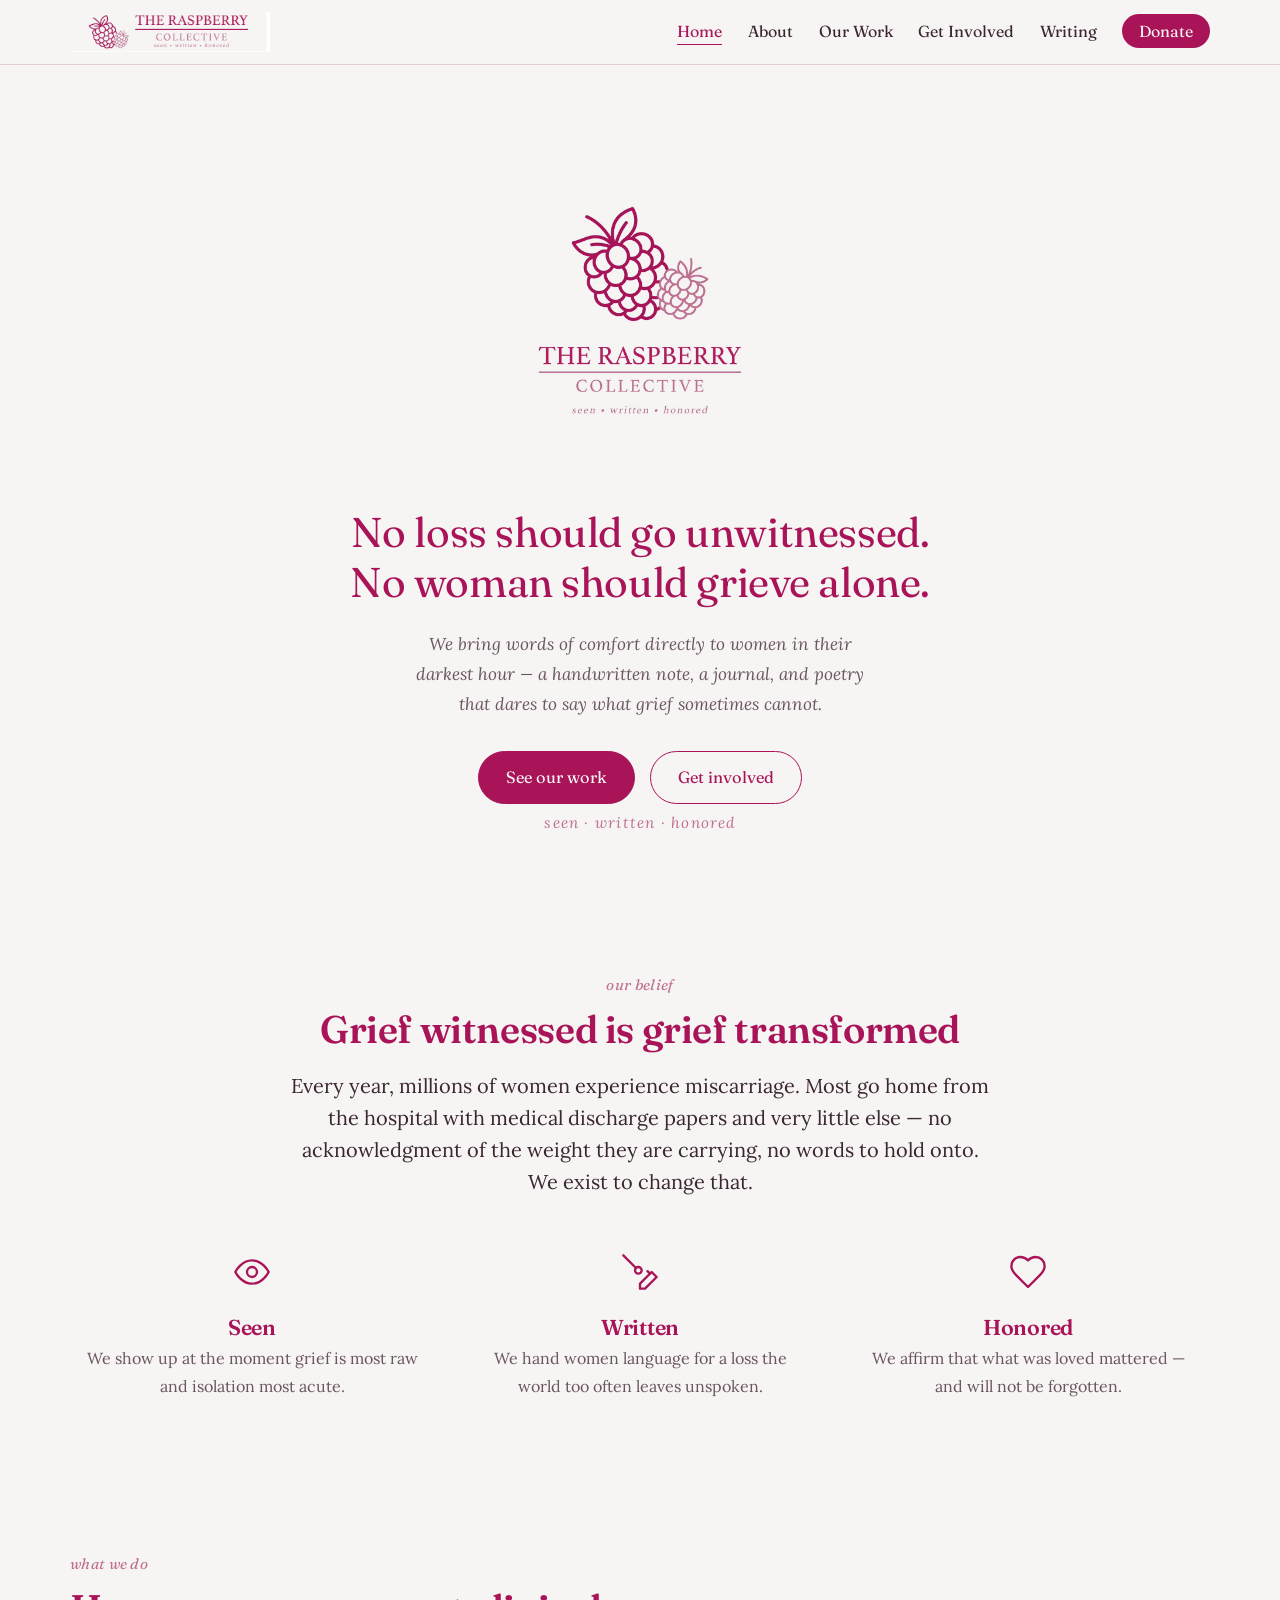
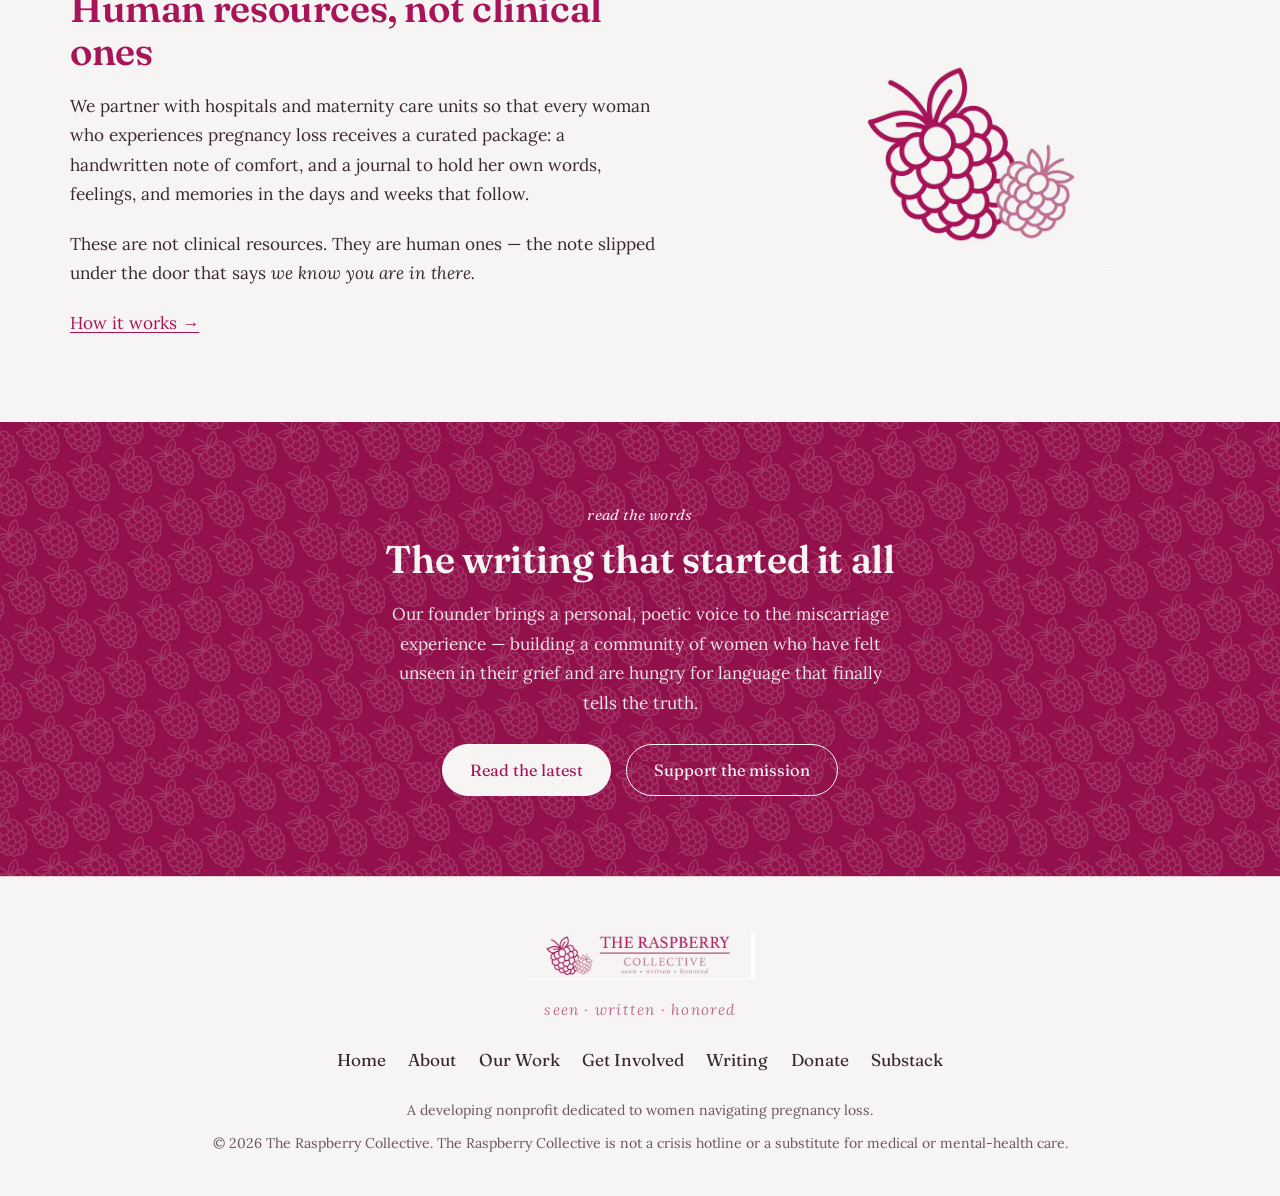
==== index.html @ e27f904e "Update index.html" ====
<!DOCTYPE html>
<html lang="en">
<head>
  <meta charset="utf-8">
  <meta name="viewport" content="width=device-width, initial-scale=1">
  <title>The Raspberry Collective — Seen, Written, Honored</title>
  <meta name="description" content="A developing nonprofit bringing handwritten notes, journals, and poetry to women experiencing miscarriage, so that no loss goes unwitnessed.">
  <link rel="canonical" href="https://theraspberrycollective.github.io/index.html">

  <!-- Favicon -->
  <link rel="icon" type="image/png" href="imgs/Berries_FullColor.png">
  <link rel="apple-touch-icon" href="imgs/Berries_FullColor.png">

  <!-- Social sharing (link previews in text / social media) -->
  <meta property="og:type" content="website">
  <meta property="og:site_name" content="The Raspberry Collective">
  <meta property="og:title" content="The Raspberry Collective — Seen, Written, Honored">
  <meta property="og:description" content="A developing nonprofit bringing handwritten notes, journals, and poetry to women experiencing miscarriage, so that no loss goes unwitnessed.">
  <meta property="og:url" content="https://theraspberrycollective.github.io/index.html">
  <meta property="og:image" content="https://theraspberrycollective.github.io/imgs/WideLogo_FullColor.png">
  <meta name="twitter:card" content="summary_large_image">
  <meta name="twitter:title" content="The Raspberry Collective — Seen, Written, Honored">
  <meta name="twitter:description" content="A developing nonprofit bringing handwritten notes, journals, and poetry to women experiencing miscarriage, so that no loss goes unwitnessed.">
  <meta name="twitter:image" content="https://theraspberrycollective.github.io/imgs/WideLogo_FullColor.png">

  <!-- Fonts: Fraunces (display) + Lora (body, an Athelas substitute) -->
  <link rel="preconnect" href="https://fonts.googleapis.com">
  <link rel="preconnect" href="https://fonts.gstatic.com" crossorigin>
  <link href="https://fonts.googleapis.com/css2?family=Fraunces:ital,opsz,wght@0,9..144,400;0,9..144,500;0,9..144,600;1,9..144,400;1,9..144,500&family=Lora:ital,wght@0,400;0,500;0,600;1,400;1,500&display=swap" rel="stylesheet">

  <link rel="stylesheet" href="css/styles.css">
</head>
<body>
  <a class="skip" href="#main">Skip to content</a>
  <header class="site-header">
    <nav class="nav shell" aria-label="Primary">
      <a class="nav__brand" href="index.html" aria-label="The Raspberry Collective — home">
        <img src="imgs/WideLogo_FullColor.png" alt="The Raspberry Collective">
      </a>
      <button class="nav__toggle" id="nav-toggle" aria-expanded="false" aria-controls="nav-links" aria-label="Menu">
        <svg width="26" height="26" viewBox="0 0 24 24" fill="none" stroke="currentColor" stroke-width="1.6" stroke-linecap="round"><path d="M3 6h18M3 12h18M3 18h18"/></svg>
      </button>
      <ul class="nav__links" id="nav-links">
        <li><a href="" aria-current="page">Home</a></li>
        <li><a href="about">About</a></li>
        <li><a href="our-work">Our Work</a></li>
        <li><a href="get-involved">Get Involved</a></li>
        <li><a href="writing">Writing</a></li>
        <li><a href="donate" class="nav__donate">Donate</a></li>
      </ul>
    </nav>
  </header>
  <main id="main">
    <section class="hero shell">
      <img class="hero__logo" src="imgs/Logo1_FullColor.png" alt="The Raspberry Collective logo">
      <p class="hero__promise">No loss should go unwitnessed. No woman should grieve alone.</p>
      <p class="hero__note">We bring words of comfort directly to women in their darkest hour &mdash; a handwritten note, a journal, and poetry that dares to say what grief sometimes cannot.</p>
      <div class="btn-row">
        <a class="btn btn--primary" href="our-work.html">See our work</a>
        <a class="btn btn--ghost" href="get-involved.html">Get involved</a>
      </div>
      <span class="mark">seen &middot; written &middot; honored</span>
    </section>

    <section class="section center shell">
      <p class="eyebrow">our belief</p>
      <h2>Grief witnessed is grief transformed</h2>
      <div class="prose">
        <p class="lede">Every year, millions of women experience miscarriage. Most go home from the hospital with medical discharge papers and very little else &mdash; no acknowledgment of the weight they are carrying, no words to hold onto. We exist to change that.</p>
      </div>
      <div class="pillars">
        <div class="pillar"><svg class="icon" width="40" height="40" viewBox="0 0 24 24" fill="none" stroke="currentColor" stroke-width="1.4" stroke-linecap="round" stroke-linejoin="round" aria-hidden="true"><path d="M2 12s3.5-7 10-7 10 7 10 7-3.5 7-10 7S2 12 2 12z"/><circle cx="12" cy="12" r="3"/></svg><h3>Seen</h3><p>We show up at the moment grief is most raw and isolation most acute.</p></div>
        <div class="pillar"><svg class="icon" width="40" height="40" viewBox="0 0 24 24" fill="none" stroke="currentColor" stroke-width="1.4" stroke-linecap="round" stroke-linejoin="round" aria-hidden="true"><path d="M12 19l7-7 3 3-7 7-3 0 0-3z"/><path d="M18 13l-1.5-1.5"/><path d="M2 2l7.586 7.586"/><circle cx="11" cy="11" r="2"/></svg><h3>Written</h3><p>We hand women language for a loss the world too often leaves unspoken.</p></div>
        <div class="pillar"><svg class="icon" width="40" height="40" viewBox="0 0 24 24" fill="none" stroke="currentColor" stroke-width="1.4" stroke-linecap="round" stroke-linejoin="round" aria-hidden="true"><path d="M19 14c1.49-1.46 3-3.21 3-5.5A5.5 5.5 0 0 0 16.5 3c-1.76 0-3 .5-4.5 2-1.5-1.5-2.74-2-4.5-2A5.5 5.5 0 0 0 2 8.5c0 2.29 1.51 4.04 3 5.5l7 7z"/></svg><h3>Honored</h3><p>We affirm that what was loved mattered &mdash; and will not be forgotten.</p></div>
      </div>
    </section>

    <section class="section shell">
      <div class="feature">
        <div class="prose">
          <p class="eyebrow">what we do</p>
          <h2>Human resources, not clinical ones</h2>
          <p>We partner with hospitals and maternity care units so that every woman who experiences pregnancy loss receives a curated package: a handwritten note of comfort, and a journal to hold her own words, feelings, and memories in the days and weeks that follow.</p>
          <p>These are not clinical resources. They are human ones &mdash; the note slipped under the door that says <em>we know you are in there.</em></p>
          <p><a href="our-work.html">How it works &rarr;</a></p>
        </div>
        <div class="feature__art">
          <img src="imgs/Berries_FullColor.png" alt="">
        </div>
      </div>
    </section>

    <section class="cta-band">
      <div class="shell">
        <p class="eyebrow" style="color:var(--cream);opacity:.9">read the words</p>
        <h2>The writing that started it all</h2>
        <p>Our founder brings a personal, poetic voice to the miscarriage experience &mdash; building a community of women who have felt unseen in their grief and are hungry for language that finally tells the truth.</p>
        <div class="btn-row">
          <a class="btn btn--primary" href="writing.html">Read the latest</a>
          <a class="btn btn--ghost" href="donate.html">Support the mission</a>
        </div>
      </div>
    </section>
  </main>
  <footer class="site-footer">
    <div class="shell">
      <img src="imgs/WideLogo_FullColor.png" alt="The Raspberry Collective">
      <p><span class="mark">seen &middot; written &middot; honored</span></p>
      <ul class="footer-nav">
        <li><a href="" aria-current="page">Home</a></li>
        <li><a href="about">About</a></li>
        <li><a href="our-work">Our Work</a></li>
        <li><a href="get-involved">Get Involved</a></li>
        <li><a href="writing">Writing</a></li>
        <li><a href="donate" class="nav__donate">Donate</a></li>
        <li><a href="https://theraspberrycollective.substack.com" target="_blank" rel="noopener">Substack</a></li>
      </ul>
      <p class="fineprint">A developing nonprofit dedicated to women navigating pregnancy loss.</p>
      <p class="fineprint">&copy; <span id="year">2026</span> The Raspberry Collective. The Raspberry Collective is not a crisis hotline or a substitute for medical or mental-health care.</p>
    </div>
  </footer>
  <script src="js/main.js"></script>
</body>
</html>
---- css/styles.css ----
/* ============================================================
   The Raspberry Collective
   Brand tokens (from the brand guide)
   Primary  #A91458  · raspberry magenta — headings, links, icons
   Accent   #C07090  · dusty rose — subheads, italics, the mark
   Bg       #F6F5F3  · warm cream — page background
   Display: Fraunces  ·  Body: Lora (Athelas substitute)
   ============================================================ */

:root {
  --raspberry: #A91458;
  --raspberry-deep: #8E0F49;
  --rose: #C07090;
  --rose-soft: #E7D6DF;
  --cream: #F6F5F3;
  --ink: #3A2730;          /* warm deep plum for body reading */
  --ink-soft: #6A5560;
  --hairline: rgba(192, 112, 144, 0.30);

  --display: "Fraunces", Georgia, "Times New Roman", serif;
  --body: "Lora", Georgia, serif;

  --measure: 64ch;
  --shell: 1140px;
  --radius: 14px;
}

/* ----- Reset / base ----- */
*, *::before, *::after { box-sizing: border-box; }

html { scroll-behavior: smooth; }
@media (prefers-reduced-motion: reduce) {
  html { scroll-behavior: auto; }
  * { animation-duration: 0.001ms !important; transition-duration: 0.001ms !important; }
}

body {
  margin: 0;
  background-color: var(--cream);
  color: var(--ink);
  font-family: var(--body);
  font-size: 1.075rem;
  line-height: 1.72;
  -webkit-font-smoothing: antialiased;
  text-rendering: optimizeLegibility;
}

img { max-width: 100%; height: auto; display: block; }

a { color: var(--raspberry); text-decoration-thickness: 1px; text-underline-offset: 3px; }
a:hover { color: var(--raspberry-deep); }

:focus-visible {
  outline: 2px solid var(--raspberry);
  outline-offset: 3px;
  border-radius: 3px;
}

h1, h2, h3 {
  font-family: var(--display);
  color: var(--raspberry);
  font-weight: 600;
  line-height: 1.12;
  letter-spacing: -0.01em;
  margin: 0 0 0.5em;
}
h1 { font-size: clamp(2.3rem, 5.5vw, 3.5rem); font-weight: 600; }
h2 { font-size: clamp(1.7rem, 3.5vw, 2.4rem); }
h3 { font-size: 1.3rem; color: var(--ink); font-weight: 600; }

p { margin: 0 0 1.15em; }

.shell { width: min(100% - 3rem, var(--shell)); margin-inline: auto; }
.prose { max-width: var(--measure); }

/* Eyebrow + the seen·written·honored mark */
.eyebrow {
  font-family: var(--display);
  font-style: italic;
  color: var(--rose);
  font-size: 0.95rem;
  letter-spacing: 0.02em;
  margin: 0 0 0.6rem;
}
.mark {
  font-family: var(--body);
  font-style: italic;
  color: var(--rose);
  letter-spacing: 0.08em;
  font-size: 0.95rem;
}

/* ----- Skip link ----- */
.skip {
  position: absolute; left: -999px; top: 0;
  background: var(--raspberry); color: var(--cream);
  padding: 0.6rem 1rem; border-radius: 0 0 8px 0; z-index: 200;
}
.skip:focus { left: 0; color: var(--cream); }

/* ============================================================
   Header / navigation
   ============================================================ */
.site-header {
  position: sticky; top: 0; z-index: 100;
  background: rgba(246, 245, 243, 0.92);
  backdrop-filter: saturate(140%) blur(6px);
  border-bottom: 1px solid var(--hairline);
}
.nav {
  display: flex; align-items: center; justify-content: space-between;
  gap: 1rem; padding: 0.7rem 0; min-height: 64px;
}
.nav__brand { display: inline-flex; align-items: center; }
.nav__brand img { height: 40px; width: auto; }

.nav__links {
  display: flex; align-items: center; gap: 1.6rem;
  list-style: none; margin: 0; padding: 0;
}
.nav__links a {
  font-family: var(--display);
  font-size: 1rem;
  color: var(--ink);
  text-decoration: none;
  padding-bottom: 3px;
  border-bottom: 1.5px solid transparent;
  transition: color .15s ease, border-color .15s ease;
}
.nav__links a:hover { color: var(--raspberry); }
.nav__links a[aria-current="page"] {
  color: var(--raspberry);
  border-bottom-color: var(--raspberry);
}
.nav__links .nav__donate {
  background: var(--raspberry); color: var(--cream);
  padding: 0.45rem 1.05rem; border-radius: 999px;
  border-bottom: none;
}
.nav__links .nav__donate:hover { background: var(--raspberry-deep); color: var(--cream); }

.nav__toggle {
  display: none; background: none; border: 0; cursor: pointer;
  color: var(--raspberry); padding: 0.4rem;
}
.nav__toggle svg { display: block; }

@media (max-width: 860px) {
  .nav__toggle { display: inline-flex; }
  .nav__links {
    position: absolute; inset: 64px 0 auto 0;
    flex-direction: column; align-items: stretch; gap: 0;
    background: var(--cream);
    border-bottom: 1px solid var(--hairline);
    padding: 0.5rem 0 1rem;
    box-shadow: 0 18px 30px -22px rgba(58,39,48,0.5);
    display: none;
  }
  .nav__links.is-open { display: flex; }
  .nav__links li { width: 100%; }
  .nav__links a {
    display: block; padding: 0.85rem 1.5rem; border-bottom: 0;
    width: min(100% - 3rem, var(--shell)); margin-inline: auto;
  }
  .nav__links a[aria-current="page"] { border-bottom: 0; }
  .nav__links .nav__donate {
    display: inline-block; margin: 0.6rem auto 0;
    width: auto;
  }
}

/* ============================================================
   Hero
   ============================================================ */
.hero {
  text-align: center;
  padding: clamp(3rem, 8vw, 6rem) 0 clamp(2.5rem, 6vw, 4.5rem);
}
.hero__logo { width: min(320px, 70vw); margin: 0 auto 1.6rem; }
.hero__promise {
  font-family: var(--display);
  font-size: clamp(1.55rem, 4vw, 2.6rem);
  font-weight: 400;
  color: var(--raspberry);
  line-height: 1.22;
  max-width: 22ch;
  margin: 0.4rem auto 1.4rem;
  letter-spacing: -0.01em;
}
.hero__note {
  font-style: italic;
  color: var(--ink-soft);
  max-width: 48ch;
  margin: 0 auto 2rem;
}
.hero .mark { display: block; margin-top: 0.4rem; }

/* ----- Page header (interior pages) ----- */
.page-head {
  text-align: center;
  padding: clamp(2.5rem, 6vw, 4rem) 0 1.5rem;
}
.page-head p { color: var(--ink-soft); max-width: 52ch; margin-inline: auto; }

/* ============================================================
   Sections & rhythm
   ============================================================ */
.section { padding: clamp(2.5rem, 6vw, 4rem) 0; }
.section--tight { padding: clamp(1.8rem, 4vw, 3rem) 0; }
.section.center { text-align: center; }
.section.center .prose { margin-inline: auto; }

.lede {
  font-size: 1.25rem;
  line-height: 1.6;
  color: var(--ink);
}

/* Divider with the berry rule */
.rule {
  border: 0; height: 1px; background: var(--hairline);
  width: 80px; margin: 2.2rem auto;
}

/* ----- Three pillars (Seen / Written / Honored) ----- */
.pillars {
  display: grid; gap: 1.5rem;
  grid-template-columns: repeat(3, 1fr);
  margin-top: 2rem;
}
@media (max-width: 760px) { .pillars { grid-template-columns: 1fr; } }
.pillar { text-align: center; padding: 1.4rem 1rem; }
.pillar .icon { color: var(--raspberry); margin: 0 auto 0.9rem; }
.pillar h3 {
  font-family: var(--display); color: var(--raspberry);
  font-size: 1.35rem; margin-bottom: 0.3rem;
}
.pillar p { color: var(--ink-soft); font-size: 1rem; margin: 0; }

/* ----- Feature row (text + emblem) ----- */
.feature {
  display: grid; grid-template-columns: 1fr 0.8fr;
  gap: clamp(2rem, 5vw, 4rem); align-items: center;
}
@media (max-width: 820px) { .feature { grid-template-columns: 1fr; } }
.feature__art {
  display: flex; justify-content: center; align-items: center;
}
.feature__art img { width: min(280px, 70%); }

/* ----- Cards (ways to help / our work steps) ----- */
.cards {
  display: grid; gap: 1.4rem;
  grid-template-columns: repeat(auto-fit, minmax(240px, 1fr));
  margin-top: 2rem;
}
.card {
  background: #FFFFFF;
  border: 1px solid var(--hairline);
  border-radius: var(--radius);
  padding: 1.6rem 1.5rem;
}
.card .icon { color: var(--raspberry); margin-bottom: 0.8rem; }
.card h3 { color: var(--raspberry); font-family: var(--display); margin-bottom: 0.35rem; }
.card p { font-size: 1rem; color: var(--ink-soft); margin-bottom: 0; }

/* Quote / testimony pull */
.pullquote {
  font-family: var(--display);
  font-size: clamp(1.4rem, 3.4vw, 2rem);
  font-style: italic;
  color: var(--raspberry);
  line-height: 1.32;
  max-width: 24ch;
  margin: 2rem auto;
  text-align: center;
}

/* ----- Buttons ----- */
.btn {
  display: inline-block;
  font-family: var(--display);
  font-size: 1.02rem;
  padding: 0.7rem 1.7rem;
  border-radius: 999px;
  text-decoration: none;
  cursor: pointer;
  transition: background .15s ease, color .15s ease, border-color .15s ease;
}
.btn--primary { background: var(--raspberry); color: var(--cream); border: 1.5px solid var(--raspberry); }
.btn--primary:hover { background: var(--raspberry-deep); border-color: var(--raspberry-deep); color: var(--cream); }
.btn--ghost { background: transparent; color: var(--raspberry); border: 1.5px solid var(--raspberry); }
.btn--ghost:hover { background: var(--raspberry); color: var(--cream); }
.btn-row { display: flex; flex-wrap: wrap; gap: 0.9rem; justify-content: center; margin-top: 1.6rem; }

/* ============================================================
   Pattern CTA band (Pattern 02 — reversed on primary)
   ============================================================ */
.cta-band {
  background-color: var(--raspberry);
  /* Pattern kept as faint texture under a magenta scrim so short text stays legible
     (brand guide: patterns are texture, never a bed for copy). */
  background-image:
    linear-gradient(rgba(142, 15, 73, 0.82), rgba(142, 15, 73, 0.82)),
    url("../imgs/PatternDark_FullColor.png");
  background-size: auto, 340px;
  color: var(--cream);
  text-align: center;
  padding: clamp(3rem, 7vw, 5rem) 0;
}
.cta-band h2 { color: var(--cream); }
.cta-band p { color: var(--cream); opacity: 0.92; max-width: 46ch; margin-inline: auto; }
.cta-band .btn--primary { background: var(--cream); color: var(--raspberry); border-color: var(--cream); }
.cta-band .btn--primary:hover { background: #fff; color: var(--raspberry-deep); }
.cta-band .btn--ghost { color: var(--cream); border-color: var(--cream); }
.cta-band .btn--ghost:hover { background: var(--cream); color: var(--raspberry); }

/* ============================================================
   Writing / Substack feed
   ============================================================ */
.posts {
  display: grid; gap: 1.6rem;
  grid-template-columns: repeat(auto-fill, minmax(300px, 1fr));
  margin-top: 1rem;
}
.post {
  display: flex; flex-direction: column;
  background: #fff;
  border: 1px solid var(--hairline);
  border-radius: var(--radius);
  padding: 1.6rem 1.5rem;
  text-decoration: none; color: var(--ink);
  transition: transform .15s ease, box-shadow .15s ease, border-color .15s ease;
}
.post:hover {
  transform: translateY(-3px);
  border-color: var(--rose);
  box-shadow: 0 16px 30px -20px rgba(58,39,48,0.45);
  color: var(--ink);
}
.post__date { font-style: italic; color: var(--rose); font-size: 0.9rem; margin-bottom: 0.5rem; }
.post__title { font-family: var(--display); color: var(--raspberry); font-size: 1.3rem; line-height: 1.2; margin: 0 0 0.6rem; }
.post__excerpt { font-size: 1rem; color: var(--ink-soft); margin: 0 0 1rem; }
.post__more { margin-top: auto; font-family: var(--display); color: var(--raspberry); font-size: 0.95rem; }

.feed-status { text-align: center; color: var(--ink-soft); padding: 2rem 0; }
.feed-status.is-error { padding-bottom: 0.5rem; }
.spinner {
  width: 30px; height: 30px; margin: 0 auto 1rem;
  border: 3px solid var(--rose-soft); border-top-color: var(--raspberry);
  border-radius: 50%; animation: spin 0.9s linear infinite;
}
@keyframes spin { to { transform: rotate(360deg); } }

/* ============================================================
   Footer
   ============================================================ */
.site-footer {
  border-top: 1px solid var(--hairline);
  padding: clamp(2.5rem, 5vw, 3.5rem) 0 2.5rem;
  text-align: center;
}
.site-footer img { height: 46px; width: auto; margin: 0 auto 1rem; }
.footer-nav {
  display: flex; flex-wrap: wrap; gap: 0.4rem 1.4rem;
  justify-content: center; list-style: none; padding: 0; margin: 1rem 0 1.4rem;
}
.footer-nav a { font-family: var(--display); color: var(--ink); text-decoration: none; }
.footer-nav a:hover { color: var(--raspberry); }
.site-footer .fineprint { color: var(--ink-soft); font-size: 0.88rem; margin: 0.6rem 0 0; }

/* utility */
.center-block { margin-inline: auto; }
.text-center { text-align: center; }
.mt-0 { margin-top: 0; }
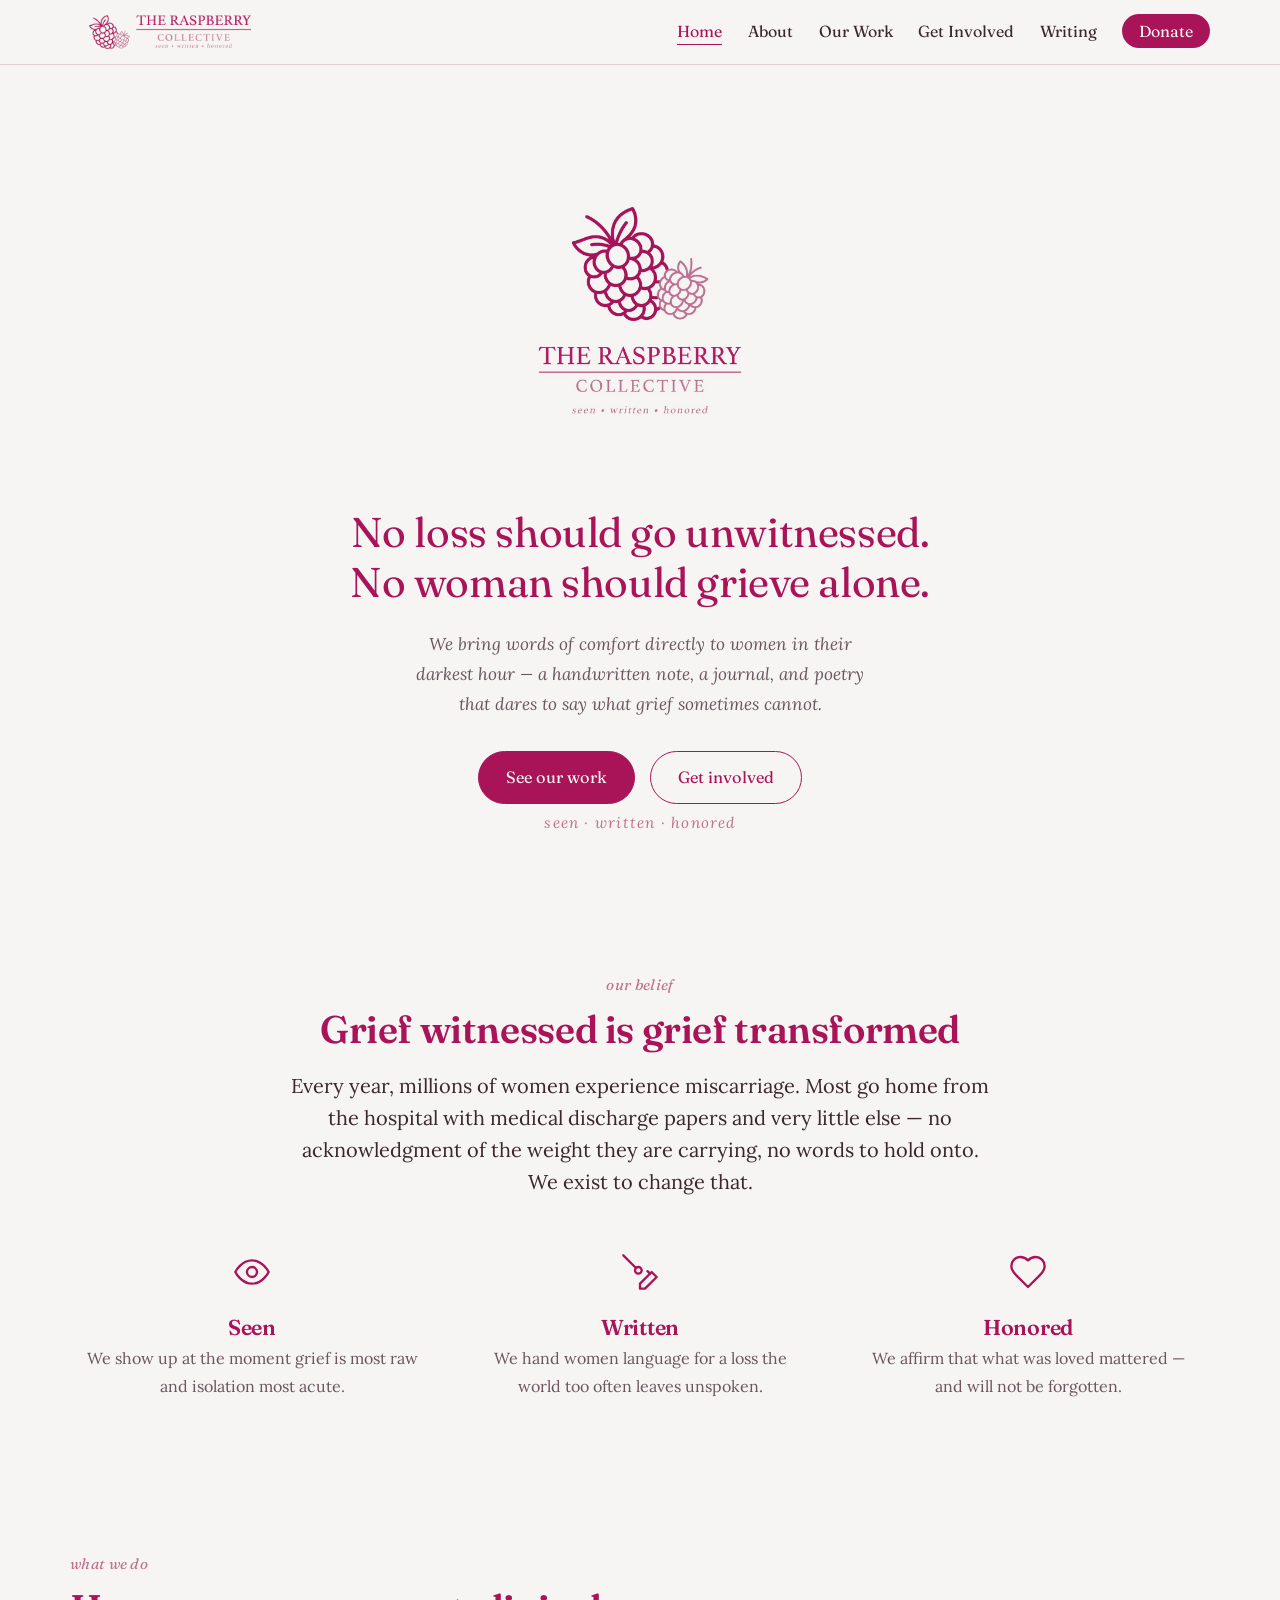
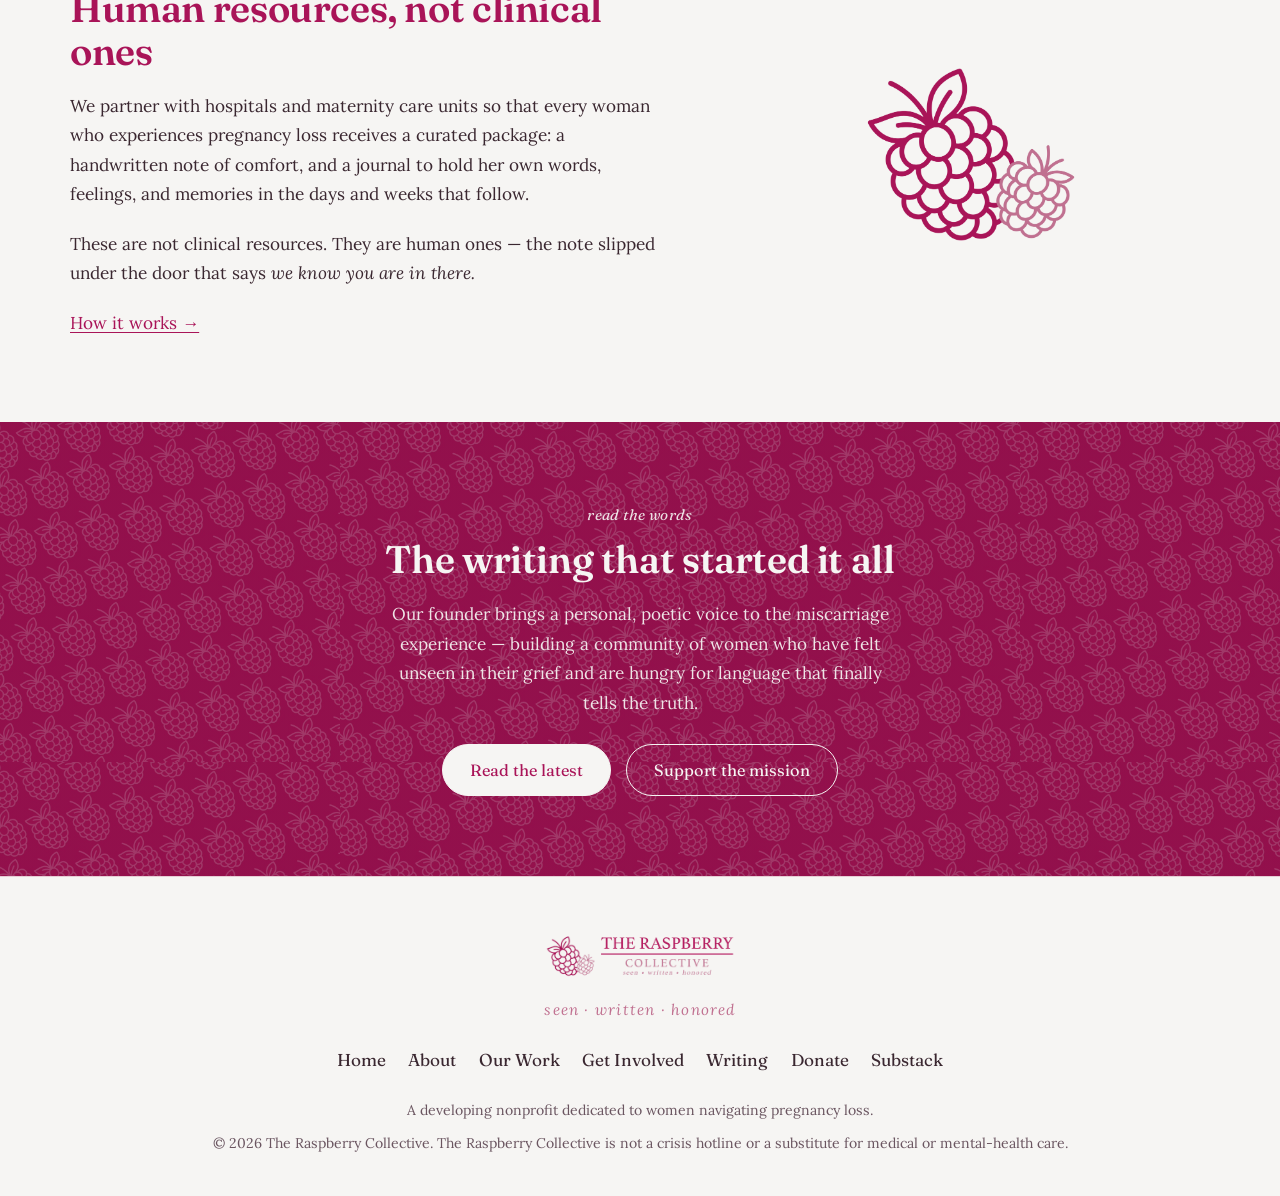
==== commit 2704ff5d: "Update index.html" ====
--- a/index.html
+++ b/index.html
@@ -34,14 +34,14 @@
   <a class="skip" href="#main">Skip to content</a>
   <header class="site-header">
     <nav class="nav shell" aria-label="Primary">
-      <a class="nav__brand" href="index.html" aria-label="The Raspberry Collective — home">
-        <img src="imgs/WideLogo_FullColor.png" alt="The Raspberry Collective">
+      <a class="nav__brand" href="/" aria-label="The Raspberry Collective — Home">
+        <img src="imgs/WideLogo_FullColor_Transparent.png" alt="The Raspberry Collective">
       </a>
       <button class="nav__toggle" id="nav-toggle" aria-expanded="false" aria-controls="nav-links" aria-label="Menu">
         <svg width="26" height="26" viewBox="0 0 24 24" fill="none" stroke="currentColor" stroke-width="1.6" stroke-linecap="round"><path d="M3 6h18M3 12h18M3 18h18"/></svg>
       </button>
       <ul class="nav__links" id="nav-links">
-        <li><a href="" aria-current="page">Home</a></li>
+        <li><a href="/" aria-current="page">Home</a></li>
         <li><a href="about">About</a></li>
         <li><a href="our-work">Our Work</a></li>
         <li><a href="get-involved">Get Involved</a></li>
@@ -107,12 +107,12 @@
       <img src="imgs/WideLogo_FullColor.png" alt="The Raspberry Collective">
       <p><span class="mark">seen &middot; written &middot; honored</span></p>
       <ul class="footer-nav">
-        <li><a href="" aria-current="page">Home</a></li>
+        <li><a href="/">Home</a></li>
         <li><a href="about">About</a></li>
         <li><a href="our-work">Our Work</a></li>
         <li><a href="get-involved">Get Involved</a></li>
         <li><a href="writing">Writing</a></li>
-        <li><a href="donate" class="nav__donate">Donate</a></li>
+        <li><a href="donate">Donate</a></li>
         <li><a href="https://theraspberrycollective.substack.com" target="_blank" rel="noopener">Substack</a></li>
       </ul>
       <p class="fineprint">A developing nonprofit dedicated to women navigating pregnancy loss.</p>
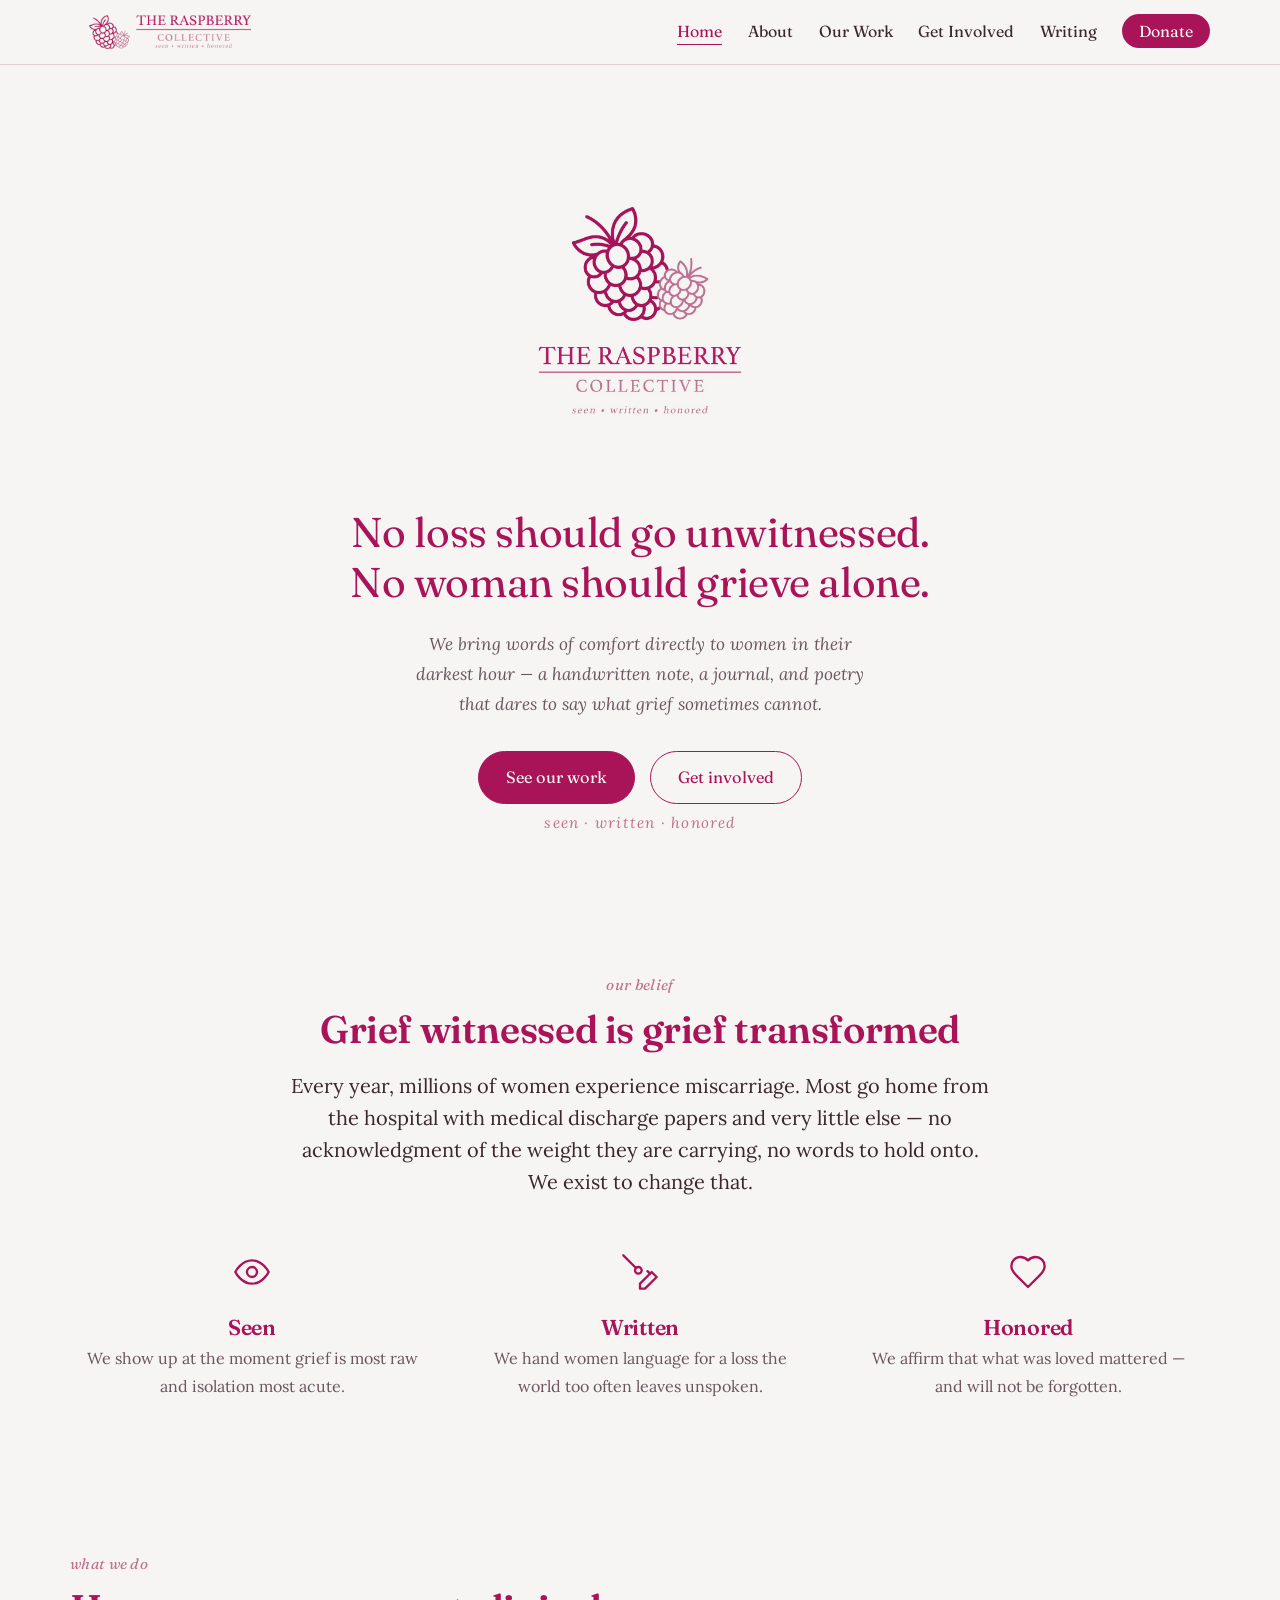
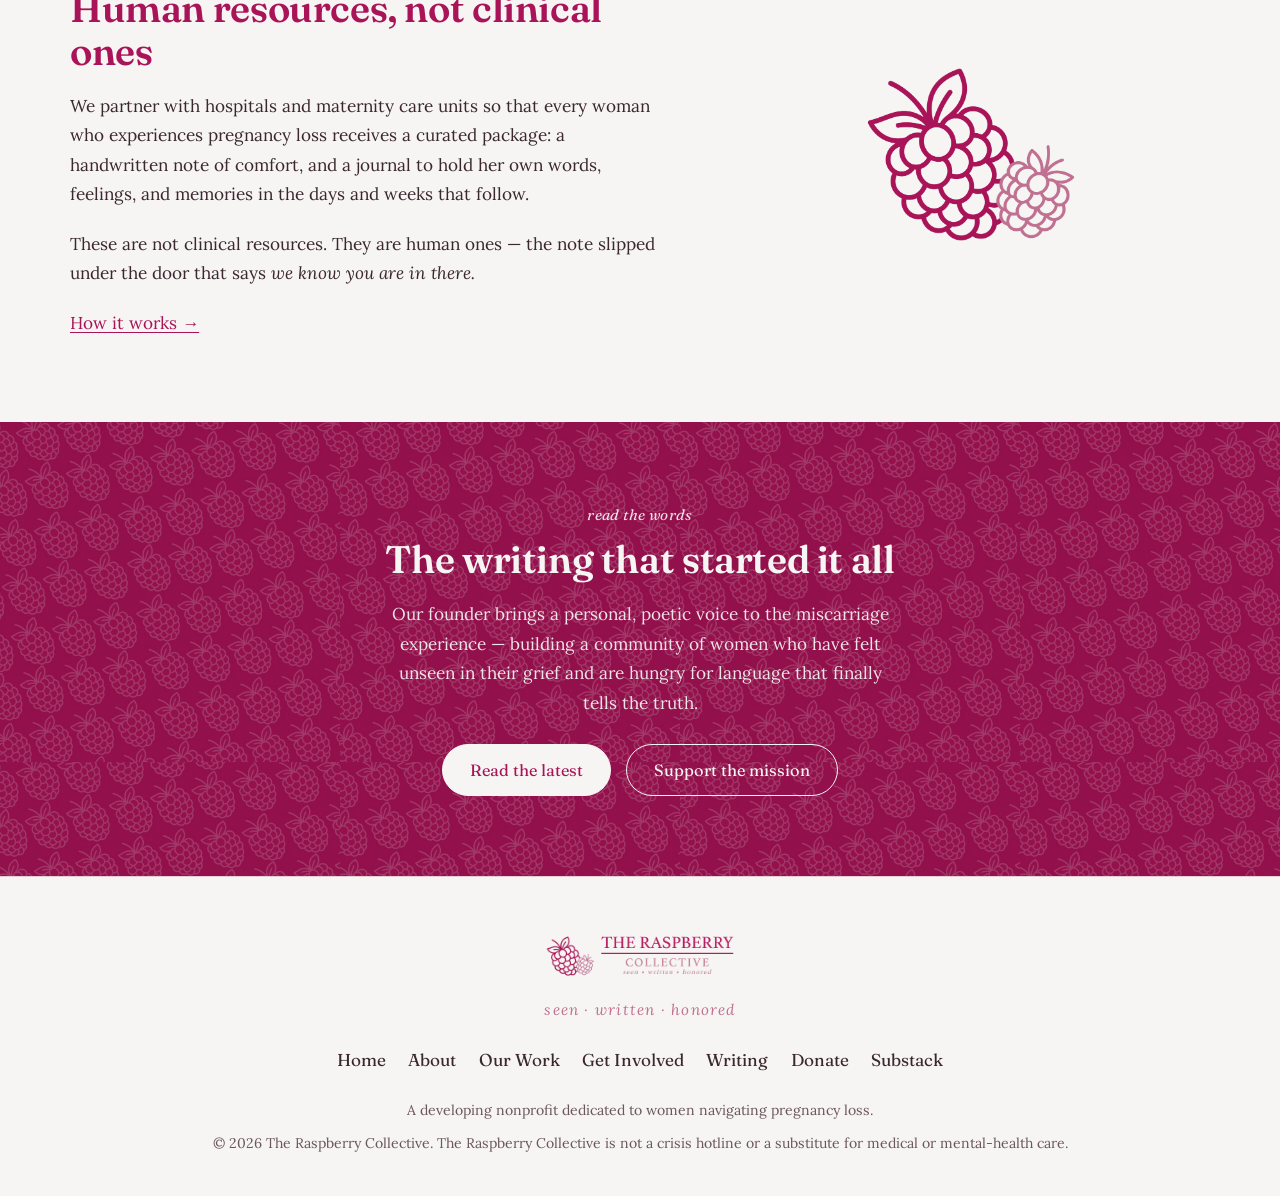
==== commit e459d96f: "Update index.html" ====
--- a/index.html
+++ b/index.html
@@ -104,7 +104,7 @@
   </main>
   <footer class="site-footer">
     <div class="shell">
-      <img src="imgs/WideLogo_FullColor.png" alt="The Raspberry Collective">
+      <img src="imgs/WideLogo_FullColor_Transparent.png" alt="The Raspberry Collective">
       <p><span class="mark">seen &middot; written &middot; honored</span></p>
       <ul class="footer-nav">
         <li><a href="/">Home</a></li>
--- a/css/styles.css
+++ b/css/styles.css
@@ -138,6 +138,9 @@
   border-bottom: none;
 }
 .nav__links .nav__donate:hover { background: var(--raspberry-deep); color: var(--cream); }
+/* On the Donate page the current-page rule above recolors links to magenta;
+   keep the filled Donate pill's label cream so it stays readable. */
+.nav__links .nav__donate[aria-current="page"] { color: var(--cream); }
 
 .nav__toggle {
   display: none; background: none; border: 0; cursor: pointer;
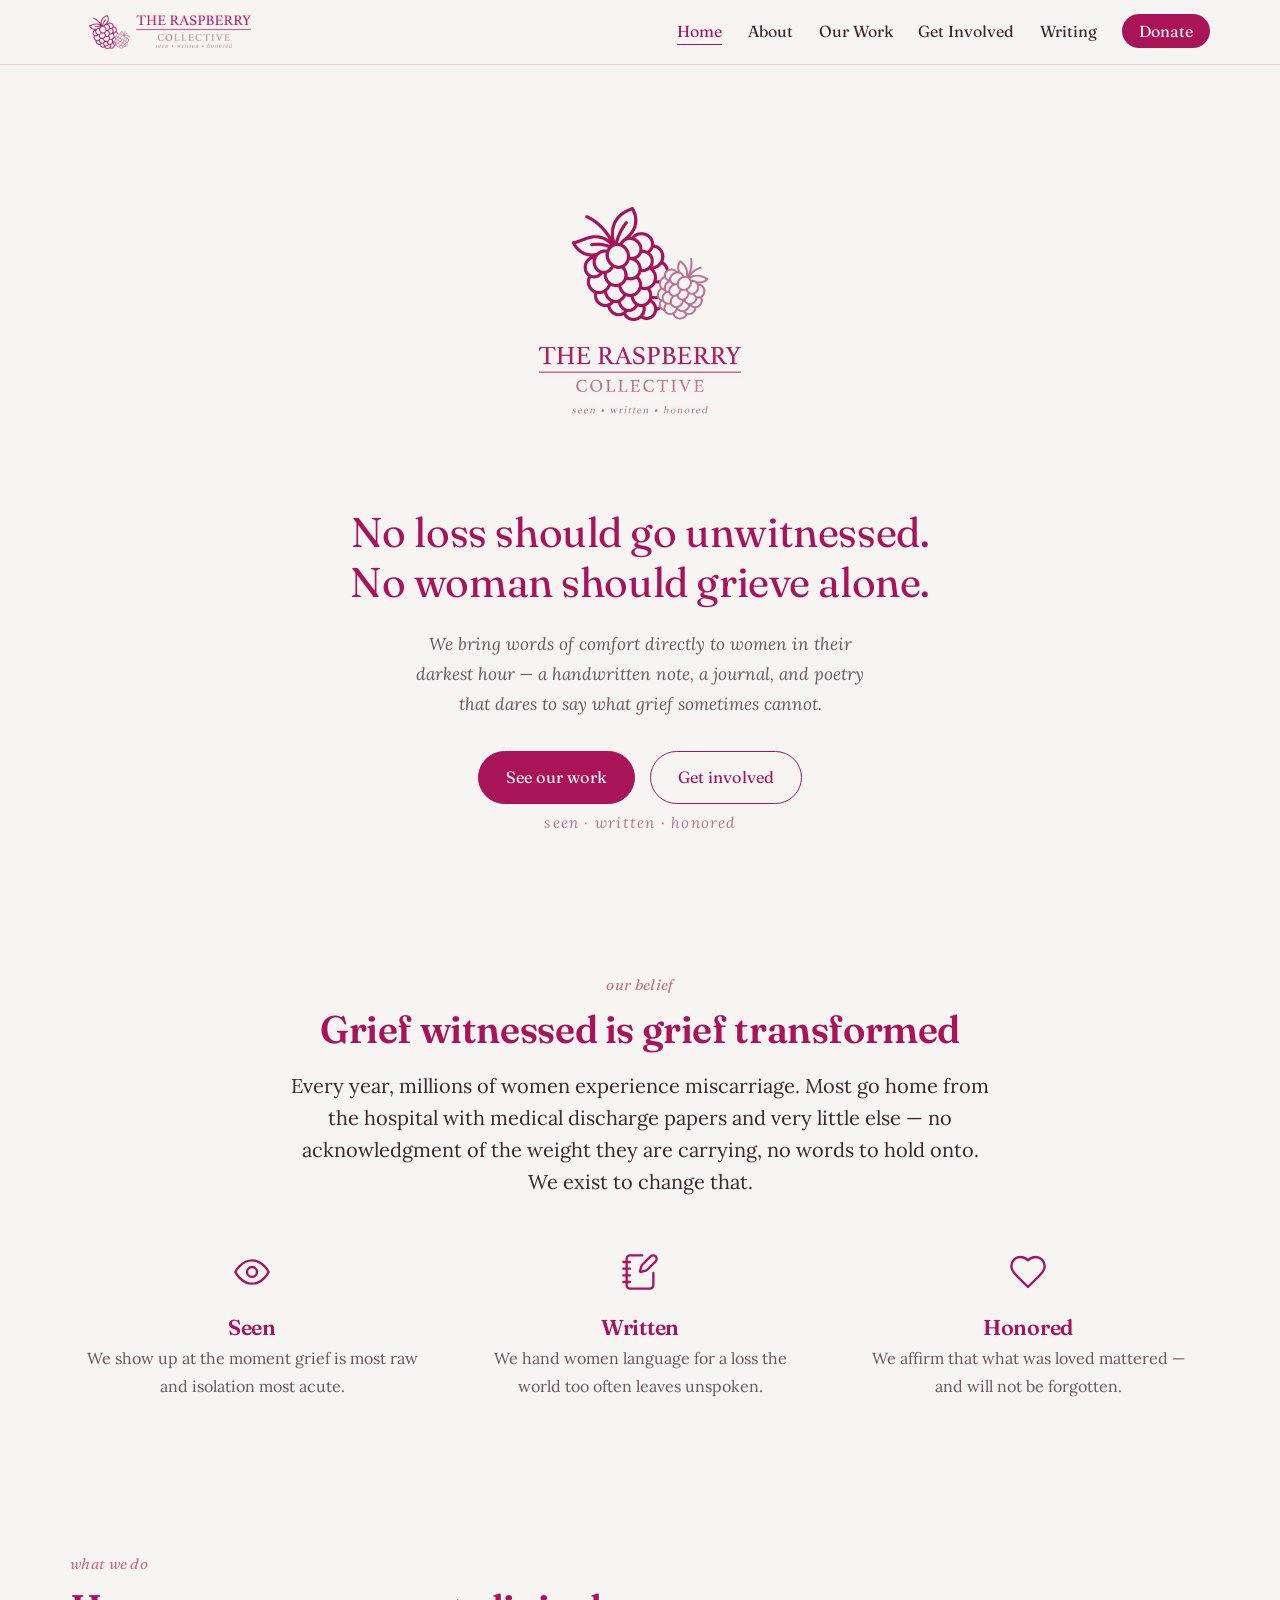
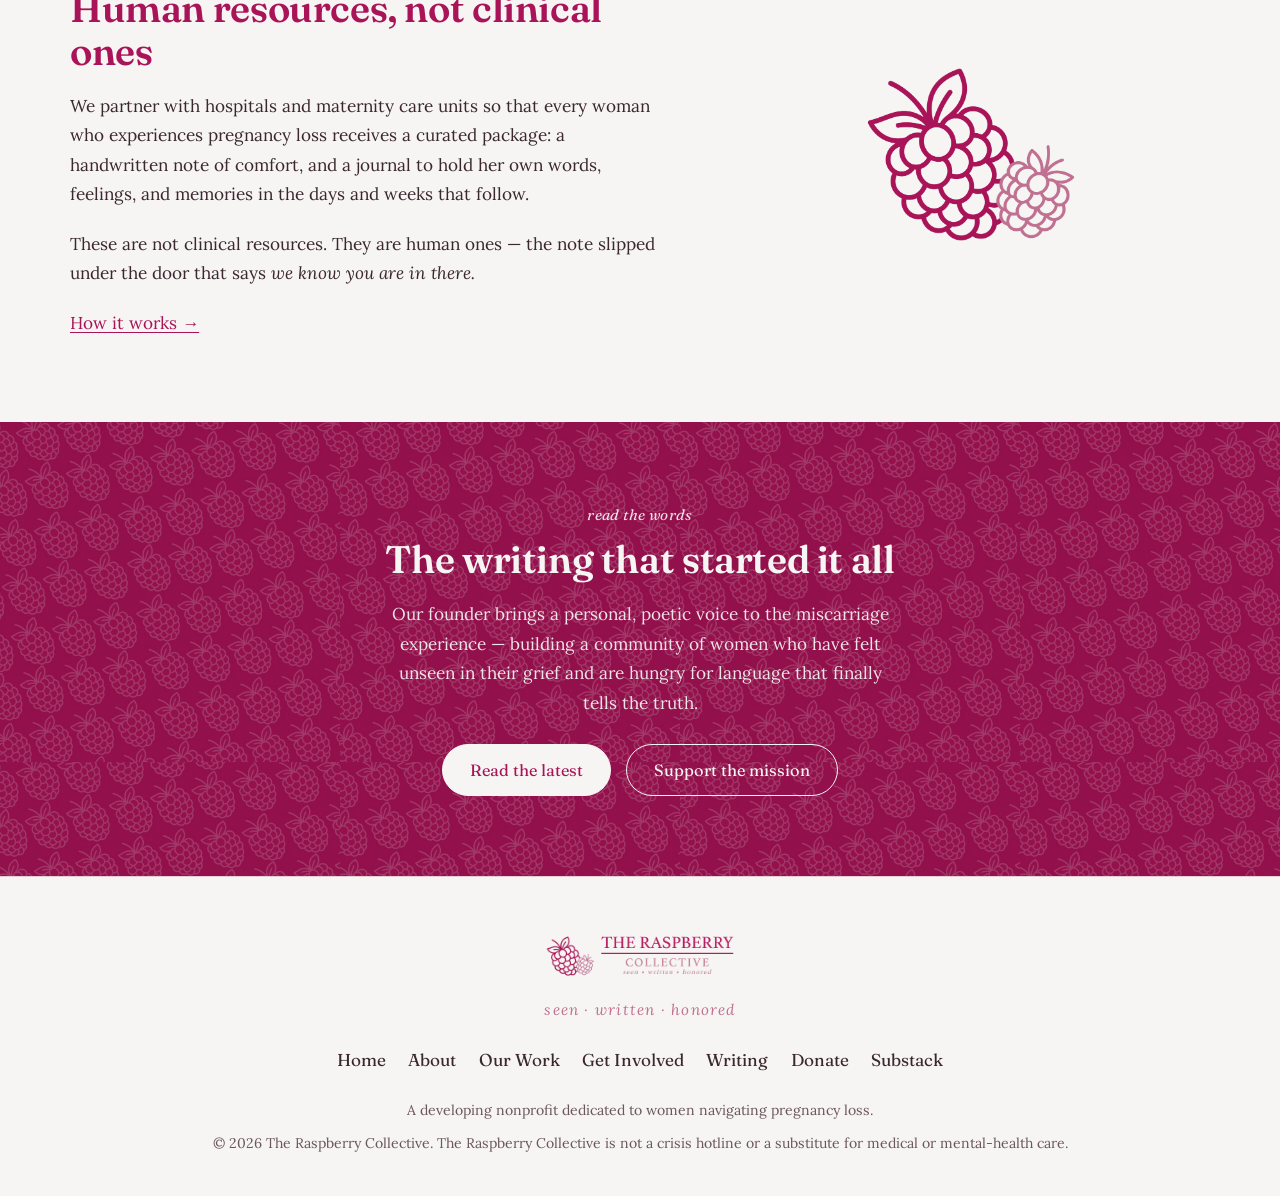
==== commit c23f4676: "Update index.html" ====
--- a/index.html
+++ b/index.html
@@ -70,7 +70,7 @@
       </div>
       <div class="pillars">
         <div class="pillar"><svg class="icon" width="40" height="40" viewBox="0 0 24 24" fill="none" stroke="currentColor" stroke-width="1.4" stroke-linecap="round" stroke-linejoin="round" aria-hidden="true"><path d="M2 12s3.5-7 10-7 10 7 10 7-3.5 7-10 7S2 12 2 12z"/><circle cx="12" cy="12" r="3"/></svg><h3>Seen</h3><p>We show up at the moment grief is most raw and isolation most acute.</p></div>
-        <div class="pillar"><svg class="icon" width="40" height="40" viewBox="0 0 24 24" fill="none" stroke="currentColor" stroke-width="1.4" stroke-linecap="round" stroke-linejoin="round" aria-hidden="true"><path d="M12 19l7-7 3 3-7 7-3 0 0-3z"/><path d="M18 13l-1.5-1.5"/><path d="M2 2l7.586 7.586"/><circle cx="11" cy="11" r="2"/></svg><h3>Written</h3><p>We hand women language for a loss the world too often leaves unspoken.</p></div>
+        <div class="pillar"><svg class="icon" width="40" height="40" viewBox="0 0 24 24" fill="none" stroke="currentColor" stroke-width="1.4" stroke-linecap="round" stroke-linejoin="round" aria-hidden="true"><path d="M13.4 2H6a2 2 0 0 0-2 2v16a2 2 0 0 0 2 2h12a2 2 0 0 0 2-2v-7.4"/><path d="M2 6h4M2 10h4M2 14h4M2 18h4"/><path d="M21.378 5.626a1 1 0 1 0-3.004-3.004l-5.01 5.012a2 2 0 0 0-.506.854l-.837 2.87a.5.5 0 0 0 .62.62l2.87-.837a2 2 0 0 0 .854-.506z"/></svg><h3>Written</h3><p>We hand women language for a loss the world too often leaves unspoken.</p></div>
         <div class="pillar"><svg class="icon" width="40" height="40" viewBox="0 0 24 24" fill="none" stroke="currentColor" stroke-width="1.4" stroke-linecap="round" stroke-linejoin="round" aria-hidden="true"><path d="M19 14c1.49-1.46 3-3.21 3-5.5A5.5 5.5 0 0 0 16.5 3c-1.76 0-3 .5-4.5 2-1.5-1.5-2.74-2-4.5-2A5.5 5.5 0 0 0 2 8.5c0 2.29 1.51 4.04 3 5.5l7 7z"/></svg><h3>Honored</h3><p>We affirm that what was loved mattered &mdash; and will not be forgotten.</p></div>
       </div>
     </section>
